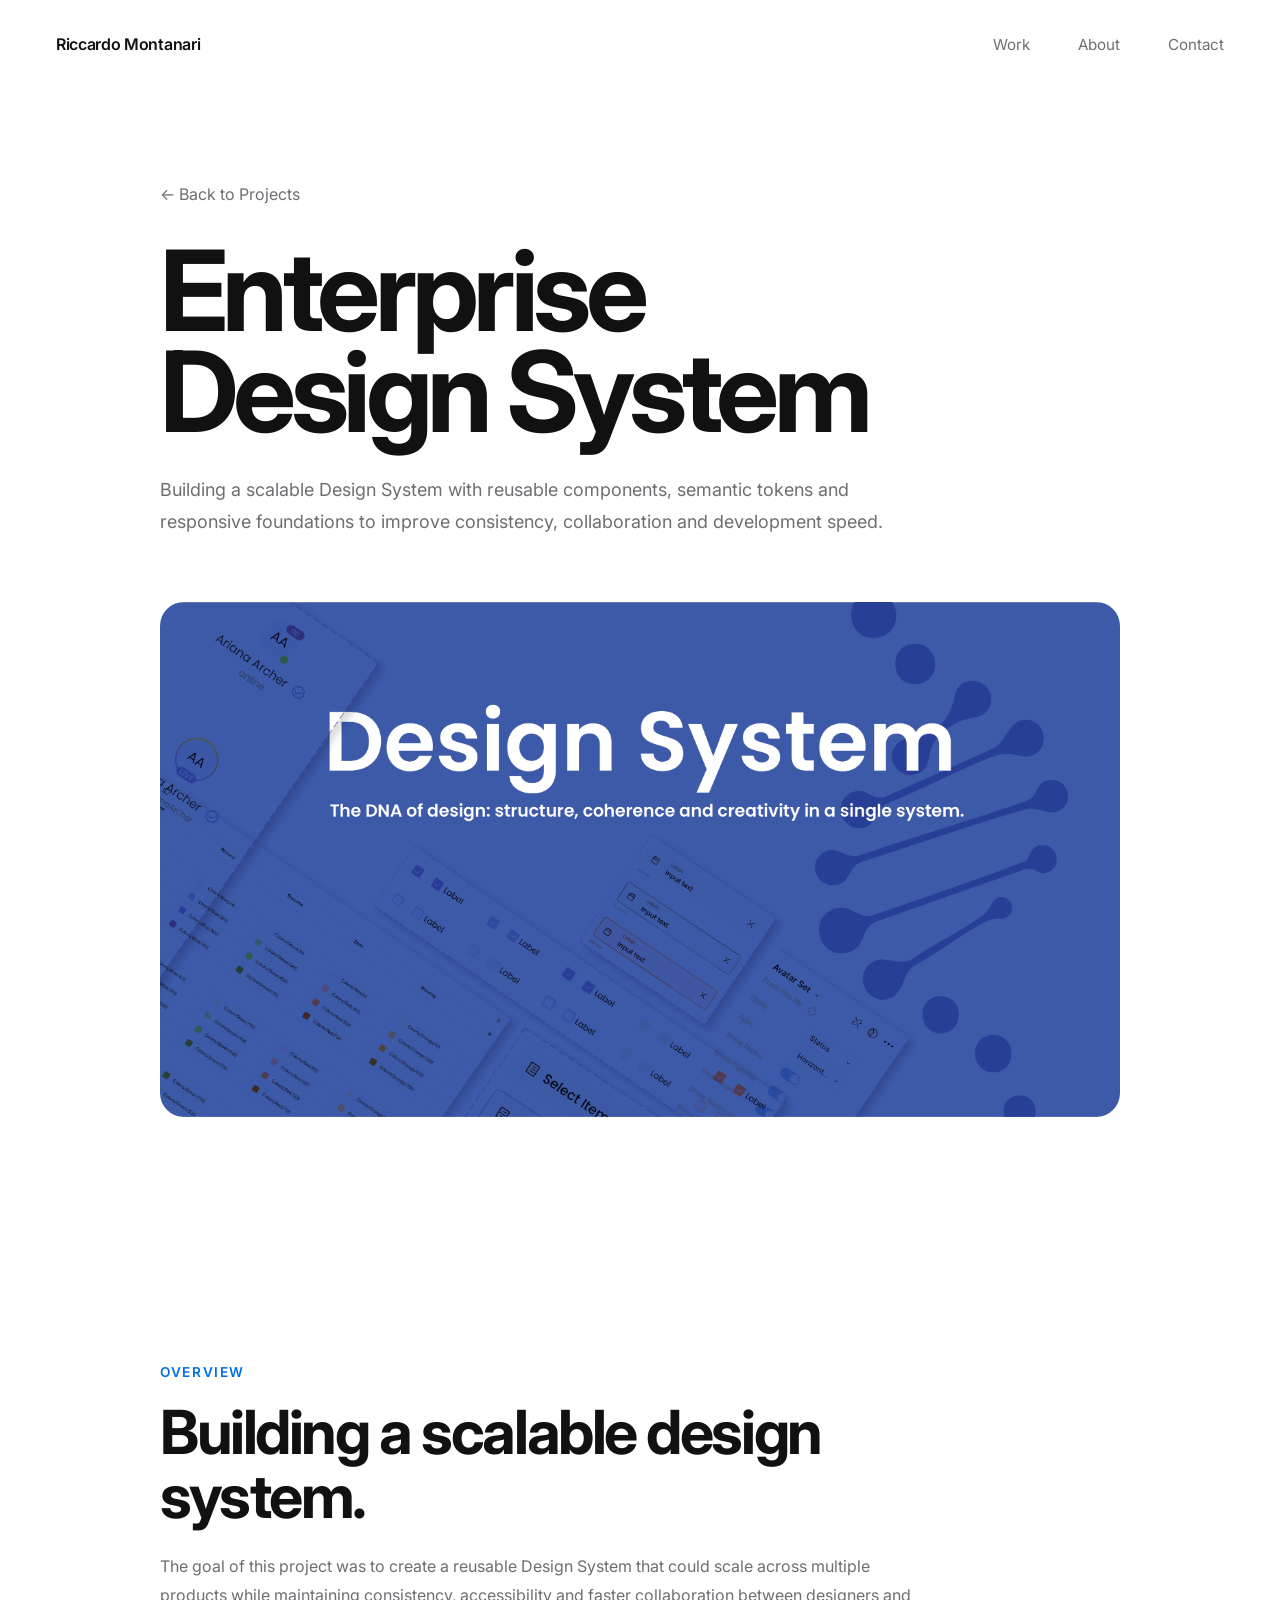
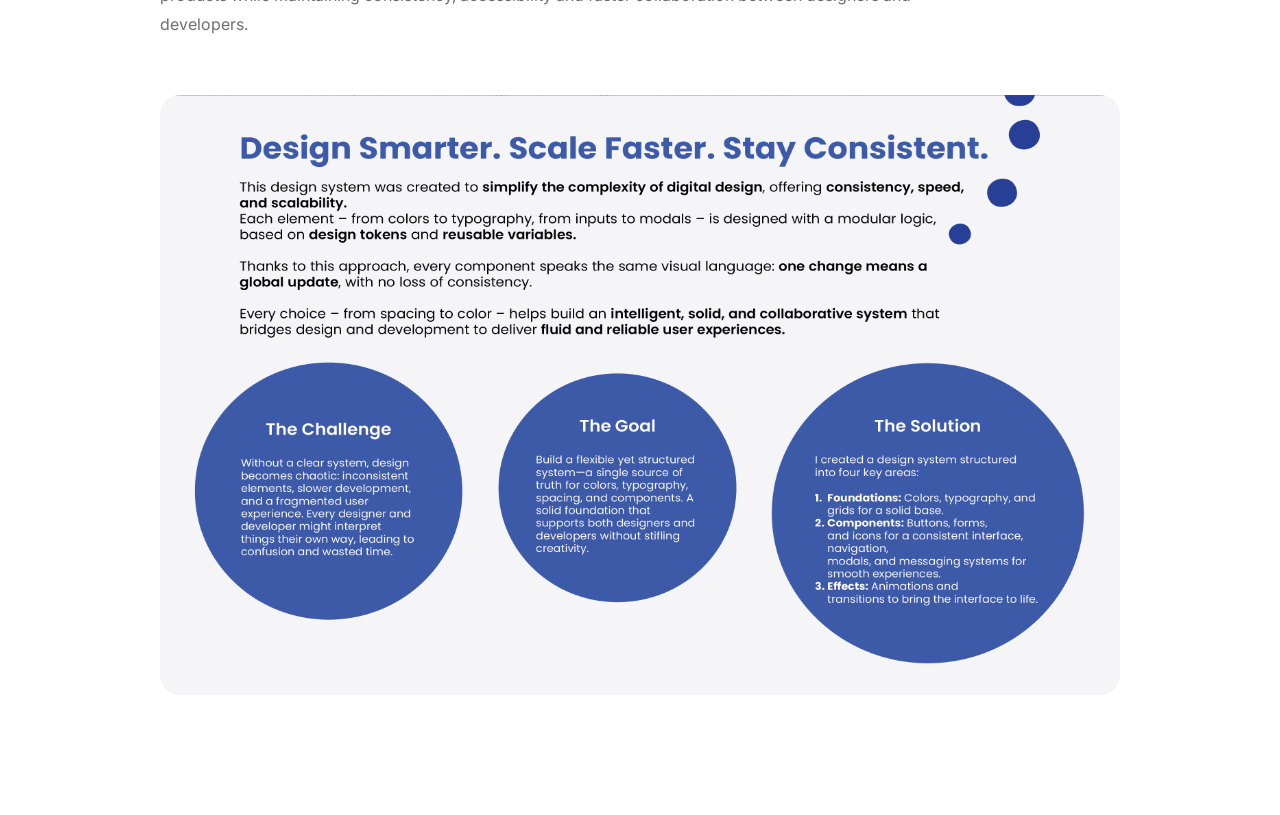
==== work/design-system.html @ 32919ed5 "first commit" ====
<!doctype html>
<html lang="en">
  <head>
    <!-- Meta -->
    <meta charset="UTF-8" />
    <meta name="viewport" content="width=device-width, initial-scale=1.0" />

    <title>Enterprise Design System | Riccardo Montanari</title>

    <!-- Google Font -->
    <link rel="preconnect" href="https://fonts.googleapis.com" />

    <link rel="preconnect" href="https://fonts.gstatic.com" crossorigin />

    <link
      href="https://fonts.googleapis.com/css2?family=Inter:wght@300;400;500;600;700&display=swap"
      rel="stylesheet"
    />

    <!-- CSS -->
    <link rel="stylesheet" href="../css/style.css" />
    <link rel="stylesheet" href="../css/project.css" />
  </head>

  <body>
    <!-- HEADER -->

    <header class="header">
      <div class="container">
        <a href="../index.html" class="logo"> Riccardo Montanari </a>

        <nav>
          <ul class="nav-links">
            <li><a href="../index.html#work">Work</a></li>

            <li><a href="../index.html#about">About</a></li>

            <li><a href="../index.html#contact">Contact</a></li>
          </ul>
        </nav>
      </div>
    </header>

    <main>
      <!-- HERO -->

      <section class="project-hero">
        <div class="container">
          <a class="back-link" href="../index.html#work">
            ← Back to Projects
          </a>

          <h1>
            Enterprise
            <br />
            Design System
          </h1>

          <p class="project-intro">
            Building a scalable Design System with reusable components, semantic
            tokens and responsive foundations to improve consistency,
            collaboration and development speed.
          </p>

          <img
            class="hero-image"
            src="../assets/images/design-system/01-cover.png"
            alt="Enterprise Design System"
          />
        </div>
      </section>

      <!-- OVERVIEW -->

      <section class="project-section">
        <div class="container">
          <span class="section-label"> Overview </span>

          <h2>Building a scalable design system.</h2>

          <p class="section-text">
            The goal of this project was to create a reusable Design System that
            could scale across multiple products while maintaining consistency,
            accessibility and faster collaboration between designers and
            developers.
          </p>

          <img
            class="project-image"
            src="../assets/images/design-system/02-overview.png"
            alt="Design System Overview"
          />
        </div>
      </section>
    </main>

    <script src="../js/script.js"></script>
  </body>
</html>
---- css/style.css ----
/* ==========================================================================
   RICCARDO MONTANARI PORTFOLIO
   STYLE.CSS

   PART 01
   - Reset
   - Design Tokens
   - Base
   - Typography
   - Layout
   - Utilities
========================================================================== */

/* ==========================================================================
   RESET
========================================================================== */

*,
*::before,
*::after {
  margin: 0;
  padding: 0;
  box-sizing: border-box;
}

html {
  scroll-behavior: smooth;
  -webkit-text-size-adjust: 100%;
}

body {
  min-height: 100vh;
}

img,
picture {
  display: block;
  max-width: 100%;
}

svg {
  display: block;
}

button,
input,
textarea,
select {
  font: inherit;
}

button {
  border: none;
  background: none;
  cursor: pointer;
}

a {
  color: inherit;
  text-decoration: none;
}

ul,
ol {
  list-style: none;
}

/* ==========================================================================
   DESIGN TOKENS
========================================================================== */

:root {
  /* COLORS */

  --clr-text: #111111;
  --clr-text-light: #6e6e73;

  --clr-background: #ffffff;
  --clr-surface: #f5f5f7;

  --clr-border: #e6e6e6;

  --clr-accent: #0071e3;

  /* TYPOGRAPHY */

  --font-family: "Inter", sans-serif;

  --fw-regular: 400;
  --fw-medium: 500;
  --fw-semibold: 600;
  --fw-bold: 700;

  /* FONT SIZE */

  --fs-body: clamp(1rem, 1vw, 1.125rem);

  --fs-small: 0.95rem;

  --fs-h3: clamp(1.4rem, 2vw, 2rem);

  --fs-h2: clamp(2.4rem, 5vw, 3.8rem);

  --fs-h1: clamp(4rem, 8vw, 6.5rem);

  /* LINE HEIGHT */

  --lh-body: 1.75;

  --lh-title: 0.95;

  /* LAYOUT */

  --container: 1280px;

  --container-padding: clamp(24px, 5vw, 56px);

  /* SPACING */

  --space-xs: 0.5rem;
  --space-sm: 1rem;
  --space-md: 2rem;
  --space-lg: 4rem;
  --space-xl: 6rem;
  --space-2xl: 8rem;
  --space-3xl: 10rem;

  /* EFFECTS */

  --transition: 0.35s cubic-bezier(0.22, 0.61, 0.36, 1);

  --shadow-sm: 0 8px 30px rgba(0, 0, 0, 0.04);
}

/* ==========================================================================
   BASE
========================================================================== */

body {
  font-family: var(--font-family);

  font-size: var(--fs-body);

  background: var(--clr-background);

  color: var(--clr-text);

  line-height: var(--lh-body);

  text-rendering: optimizeLegibility;

  -webkit-font-smoothing: antialiased;

  overflow-x: hidden;
}

::selection {
  background: var(--clr-text);

  color: #fff;
}

/* ==========================================================================
   TYPOGRAPHY
========================================================================== */

h1,
h2,
h3 {
  font-weight: var(--fw-bold);

  letter-spacing: -0.04em;

  color: var(--clr-text);
}

h1 {
  font-size: var(--fs-h1);

  line-height: var(--lh-title);

  max-width: 10ch;
}

h2 {
  font-size: var(--fs-h2);

  line-height: 1.05;
}

h3 {
  font-size: var(--fs-h3);

  line-height: 1.2;
}

p {
  max-width: 65ch;

  color: var(--clr-text-light);
}

small {
  font-size: 0.85rem;
}

/* ==========================================================================
   LINKS
========================================================================== */

a {
  transition: var(--transition);
}

a:hover {
  color: var(--clr-text);
}

/* ==========================================================================
   LAYOUT
========================================================================== */

.container {
  width: min(calc(100% - (var(--container-padding) * 2)), var(--container));

  margin-inline: auto;
}

section {
  padding-block: var(--space-3xl);
}

/* ==========================================================================
   SECTION HEADER
========================================================================== */

.section-heading {
  display: grid;

  gap: 1rem;

  margin-bottom: 4rem;
}

/* ==========================================================================
   EYEBROW
========================================================================== */

.eyebrow {
  display: inline-block;

  font-size: 0.85rem;

  letter-spacing: 0.16em;

  text-transform: uppercase;

  color: var(--clr-text-light);
}
/* ==========================================================================
   UTILITIES
========================================================================== */

.text-center {
  text-align: center;
}

.text-light {
  color: var(--clr-text-light);
}

.hidden {
  display: none;
}

.flex {
  display: flex;
}

.grid {
  display: grid;
}

/* ==========================================================================
   DIVIDER
========================================================================== */

.divider {
  width: 100%;

  height: 1px;

  background: var(--clr-border);
}
/* ==========================================================================
   PART 02
   HEADER
   NAVIGATION
   HERO
========================================================================== */

/* ==========================================================================
   HEADER
========================================================================== */

.header {
  position: fixed;
  top: 0;
  left: 0;

  width: 100%;

  z-index: 1000;

  transition: var(--transition);
}

.header.scrolled {
  background: rgba(255, 255, 255, 0.82);

  backdrop-filter: blur(20px);

  -webkit-backdrop-filter: blur(20px);

  border-bottom: 1px solid var(--clr-border);
}

/* ==========================================================================
   NAVBAR
========================================================================== */

.header .container {
  display: flex;

  align-items: center;

  justify-content: space-between;

  height: 88px;
}

.logo {
  font-size: 1rem;

  font-weight: var(--fw-semibold);

  letter-spacing: -0.02em;

  color: var(--clr-text);
}

.nav-links {
  display: flex;

  align-items: center;

  gap: 3rem;
}

.nav-links li {
  position: relative;
}

.nav-links a {
  font-size: 0.95rem;

  color: var(--clr-text-light);

  transition: var(--transition);
}

.nav-links a:hover {
  color: var(--clr-text);
}

/* ==========================================================================
   NAV UNDERLINE
========================================================================== */

.nav-links a::after {
  content: "";

  position: absolute;

  left: 0;

  bottom: -10px;

  width: 100%;

  height: 2px;

  background: var(--clr-text);

  transform: scaleX(0);

  transform-origin: left;

  transition: var(--transition);
}

.nav-links a:hover::after {
  transform: scaleX(1);
}

/* ==========================================================================
   HERO
========================================================================== */

#hero {
  min-height: 100svh;

  display: grid;

  align-items: center;
}

.hero-content {
  display: grid;

  gap: 2rem;

  max-width: 820px;

  padding-top: 88px;
}

.hero-content h1 {
  max-width: 10ch;
}

.hero-text {
  max-width: 620px;
}

/* ==========================================================================
   HERO LINK
========================================================================== */

.hero-link {
  display: inline-flex;

  align-items: center;

  gap: 0.6rem;

  width: max-content;

  margin-top: 1rem;

  font-size: 1rem;

  font-weight: var(--fw-medium);

  transition: var(--transition);
}

.hero-link::after {
  content: "→";

  transition: transform 0.35s ease;
}

.hero-link:hover {
  gap: 1rem;
}

.hero-link:hover::after {
  transform: translateX(8px);
}

/* ==========================================================================
   HERO ANIMATION
========================================================================== */

.hero-content > * {
  opacity: 0;

  transform: translateY(32px);

  animation: fadeUp 0.8s forwards;
}

.hero-content > *:nth-child(1) {
  animation-delay: 0.1s;
}

.hero-content > *:nth-child(2) {
  animation-delay: 0.25s;
}

.hero-content > *:nth-child(3) {
  animation-delay: 0.4s;
}

.hero-content > *:nth-child(4) {
  animation-delay: 0.55s;
}

/* ==========================================================================
   KEYFRAMES
========================================================================== */

@keyframes fadeUp {
  from {
    opacity: 0;

    transform: translateY(32px);
  }

  to {
    opacity: 1;

    transform: translateY(0);
  }
}
/* ==========================================================================
   PART 03
   SELECTED WORK
   FILTER
   PROJECT GRID
========================================================================== */

/* ==========================================================================
   WORK
========================================================================== */

#work {
  background: var(--clr-background);
}

.work-filter {
  display: flex;

  align-items: center;

  gap: 2.5rem;

  margin-bottom: 4rem;

  border-bottom: 1px solid var(--clr-border);

  padding-bottom: 1rem;
}

.work-filter button {
  position: relative;

  font-size: 1rem;

  color: var(--clr-text-light);

  transition: var(--transition);
}

.work-filter button:hover {
  color: var(--clr-text);
}

.work-filter button.active {
  color: var(--clr-text);
}

.work-filter button.active::after {
  content: "";

  position: absolute;

  left: 0;

  bottom: -17px;

  width: 100%;

  height: 2px;

  background: var(--clr-text);
}

/* ==========================================================================
   PROJECT GRID
========================================================================== */

.projects-grid {
  display: grid;

  grid-template-columns: repeat(auto-fit, minmax(420px, 1fr));

  gap: 4rem 3rem;
}

/* ==========================================================================
   PROJECT CARD
========================================================================== */

.project-card {
  display: flex;

  flex-direction: column;

  gap: 1.5rem;

  cursor: pointer;

  transition: var(--transition);
}

.project-card:hover {
  transform: translateY(-6px);
}

/* ==========================================================================
   PROJECT IMAGE
========================================================================== */

.project-image {
  position: relative;

  overflow: hidden;

  aspect-ratio: 16 / 10;

  background: var(--clr-surface);
}

.project-image img {
  width: 100%;

  height: 100%;

  object-fit: cover;

  transition: 0.7s ease;
}

.project-card:hover img {
  transform: scale(1.04);
}

/* ==========================================================================
   IMAGE OVERLAY
========================================================================== */

.project-image::before {
  content: "";

  position: absolute;

  inset: 0;

  background: linear-gradient(to top, rgba(0, 0, 0, 0.08), transparent);

  opacity: 0;

  transition: var(--transition);
}

.project-card:hover .project-image::before {
  opacity: 1;
}

/* ==========================================================================
   PROJECT INFO
========================================================================== */

.project-card h3 {
  font-size: 1.6rem;

  font-weight: 600;

  margin-bottom: 0.35rem;
}

.project-card p {
  font-size: 1rem;

  color: var(--clr-text-light);
}

/* ==========================================================================
   PROJECT TAG
========================================================================== */

.project-tag {
  display: inline-flex;

  width: max-content;

  padding: 0.4rem 0.8rem;

  background: var(--clr-surface);

  color: var(--clr-text-light);

  font-size: 0.8rem;

  text-transform: uppercase;

  letter-spacing: 0.08em;
}

/* ==========================================================================
   CARD LINK
========================================================================== */

.project-link {
  display: inline-flex;

  align-items: center;

  gap: 0.5rem;

  width: max-content;

  margin-top: 0.5rem;

  font-weight: 500;

  transition: var(--transition);
}

.project-link::after {
  content: "→";

  transition: 0.35s ease;
}

.project-card:hover .project-link {
  gap: 0.9rem;
}

.project-card:hover .project-link::after {
  transform: translateX(6px);
}

/* ==========================================================================
   PROJECT REVEAL
========================================================================== */

.project-card {
  opacity: 0;

  transform: translateY(50px);
}

.project-card.show {
  opacity: 1;

  transform: none;

  transition:
    opacity 0.8s ease,
    transform 0.8s ease;
}

/* ==========================================================================
   ABOUT
========================================================================== */

#about {
  background: var(--clr-surface);
}

#about .container {
  display: grid;

  gap: 2rem;

  max-width: 900px;
}

#about p {
  max-width: 720px;
}
/* ==========================================================================
   PART 04
   CONTACT
   FOOTER
   ANIMATIONS
   RESPONSIVE
========================================================================== */

/* ==========================================================================
   CONTACT
========================================================================== */

#contact {
  background: var(--clr-background);
}

#contact .container {
  max-width: 900px;

  display: grid;

  gap: 2rem;
}

#contact p {
  max-width: 620px;
}

/* ==========================================================================
   FOOTER
========================================================================== */

footer {
  border-top: 1px solid var(--clr-border);

  padding: 3rem 0;
}

footer .container {
  display: flex;

  justify-content: space-between;

  align-items: center;

  gap: 2rem;
}

footer p {
  font-size: 0.95rem;

  color: var(--clr-text-light);
}

/* ==========================================================================
   REVEAL ANIMATION
========================================================================== */

.reveal {
  opacity: 0;

  transform: translateY(40px);
}

.reveal.visible {
  opacity: 1;

  transform: none;

  transition:
    opacity 0.8s ease,
    transform 0.8s ease;
}

/* ==========================================================================
   FOCUS
========================================================================== */

a:focus-visible,
button:focus-visible {
  outline: 2px solid var(--clr-accent);

  outline-offset: 4px;
}

/* ==========================================================================
   HOVER
========================================================================== */

button,
a {
  transition: var(--transition);
}

/* ==========================================================================
   SCROLLBAR
========================================================================== */

::-webkit-scrollbar {
  width: 10px;
}

::-webkit-scrollbar-track {
  background: #fff;
}

::-webkit-scrollbar-thumb {
  background: #d5d5d5;
}

::-webkit-scrollbar-thumb:hover {
  background: #bfbfbf;
}

/* ==========================================================================
   TABLET
========================================================================== */

@media (max-width: 992px) {
  section {
    padding-block: 7rem;
  }

  .nav-links {
    gap: 2rem;
  }

  .projects-grid {
    grid-template-columns: 1fr;
  }

  h1 {
    max-width: 12ch;
  }
}

/* ==========================================================================
   MOBILE
========================================================================== */

@media (max-width: 768px) {
  .header .container {
    height: 72px;
  }

  .nav-links {
    gap: 1.5rem;
  }

  .nav-links a {
    font-size: 0.9rem;
  }

  .hero-content {
    padding-top: 72px;
  }

  .work-filter {
    overflow-x: auto;

    gap: 1.5rem;

    scrollbar-width: none;
  }

  .work-filter::-webkit-scrollbar {
    display: none;
  }

  .projects-grid {
    grid-template-columns: 1fr;

    gap: 3rem;
  }

  .project-card {
    gap: 1rem;
  }

  footer .container {
    flex-direction: column;

    align-items: flex-start;
  }
}

/* ==========================================================================
   SMALL MOBILE
========================================================================== */

@media (max-width: 480px) {
  section {
    padding-block: 6rem;
  }

  .container {
    width: min(calc(100% - 40px), var(--container));
  }

  h1 {
    max-width: 100%;
  }
}

/* ==========================================================================
   REDUCED MOTION
========================================================================== */

@media (prefers-reduced-motion: reduce) {
  * {
    animation: none !important;

    transition: none !important;

    scroll-behavior: auto !important;
  }
}
/* ==========================================
   ACTIVE NAVIGATION
========================================== */

.nav-links a.active {
  color: var(--clr-text);
}

.nav-links a.active::after {
  transform: scaleX(1);
}
/* ==========================================
   CONTACT LINKS
========================================== */

.contact-links {
  display: flex;

  flex-wrap: wrap;

  gap: 2rem;

  margin-top: 1rem;
}

.contact-links a {
  position: relative;

  font-size: 1rem;

  font-weight: 500;

  color: var(--clr-text);
}

.contact-links a::after {
  content: "";

  position: absolute;

  left: 0;

  bottom: -6px;

  width: 100%;

  height: 2px;

  background: var(--clr-text);

  transform: scaleX(0);

  transform-origin: left;

  transition: var(--transition);
}

.contact-links a:hover::after {
  transform: scaleX(1);
}
---- css/project.css ----
/* ==========================================================================
   PROJECT HERO
========================================================================== */

.project-hero {
  padding: 180px 0 120px;
}

.project-hero .container {
  max-width: 960px;
}

.back-link {
  display: inline-block;

  margin-bottom: 32px;

  text-decoration: none;

  color: var(--clr-text-light);

  transition: var(--transition);
}

.back-link:hover {
  color: var(--clr-text);
}

.project-hero h1 {
  max-width: none;

  font-size: clamp(4.5rem, 9vw, 7rem);

  line-height: 0.9;

  letter-spacing: -0.05em;

  margin-bottom: 32px;
}

.project-intro {
  max-width: 760px;

  margin-bottom: 64px;

  font-size: 1.125rem;

  line-height: 1.8;

  color: var(--clr-text-light);
}

.hero-image {
  width: 100%;

  display: block;

  border-radius: 24px;
}

/* ==========================================================================
   PROJECT SECTIONS
========================================================================== */

.project-section {
  padding: 120px 0;
}

.project-section .container {
  max-width: 960px;
}

.section-label {
  display: inline-block;

  margin-bottom: 16px;

  font-size: 0.85rem;

  font-weight: 600;

  letter-spacing: 0.12em;

  text-transform: uppercase;

  color: var(--clr-accent);
}

.project-section h2 {
  max-width: 700px;

  margin-bottom: 24px;
}

.section-text {
  max-width: 760px;

  margin-bottom: 56px;

  line-height: 1.8;

  color: var(--clr-text-light);
}

.project-image {
  width: 100%;

  display: block;

  border-radius: 20px;
}
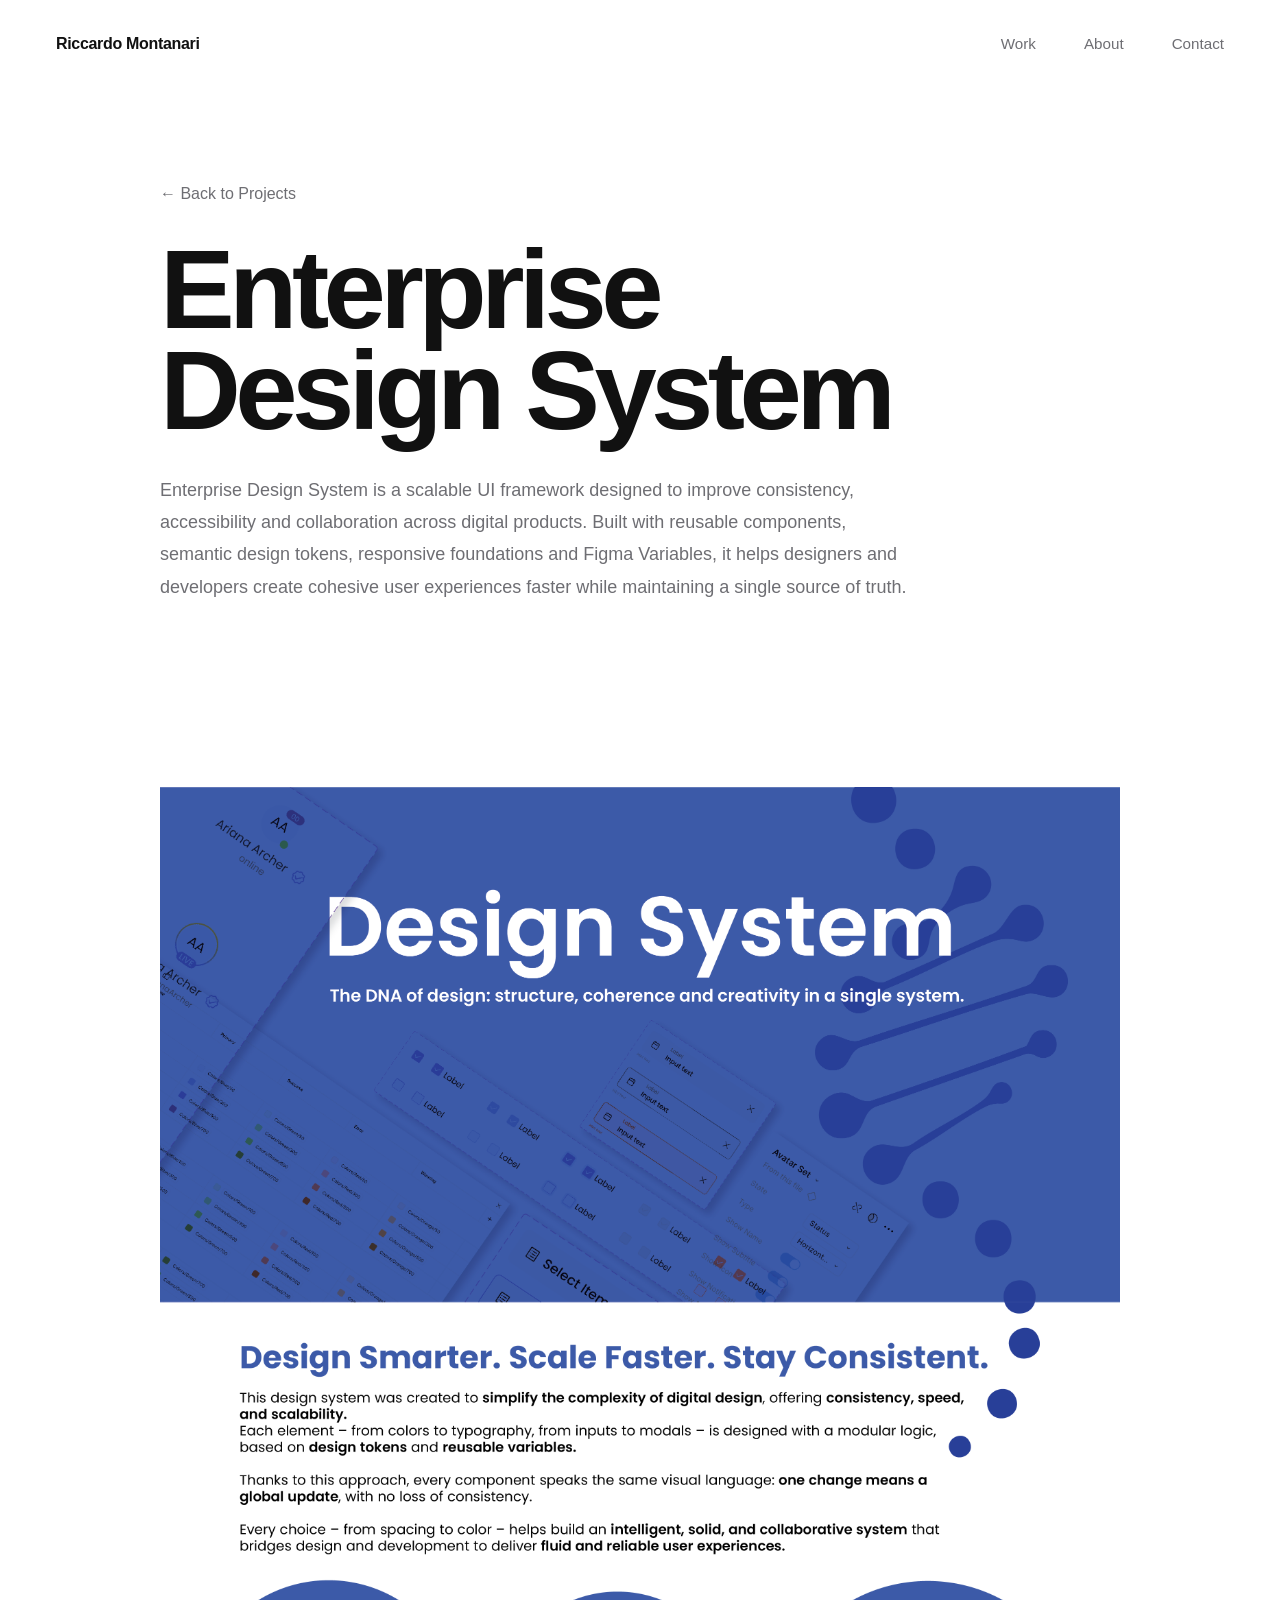
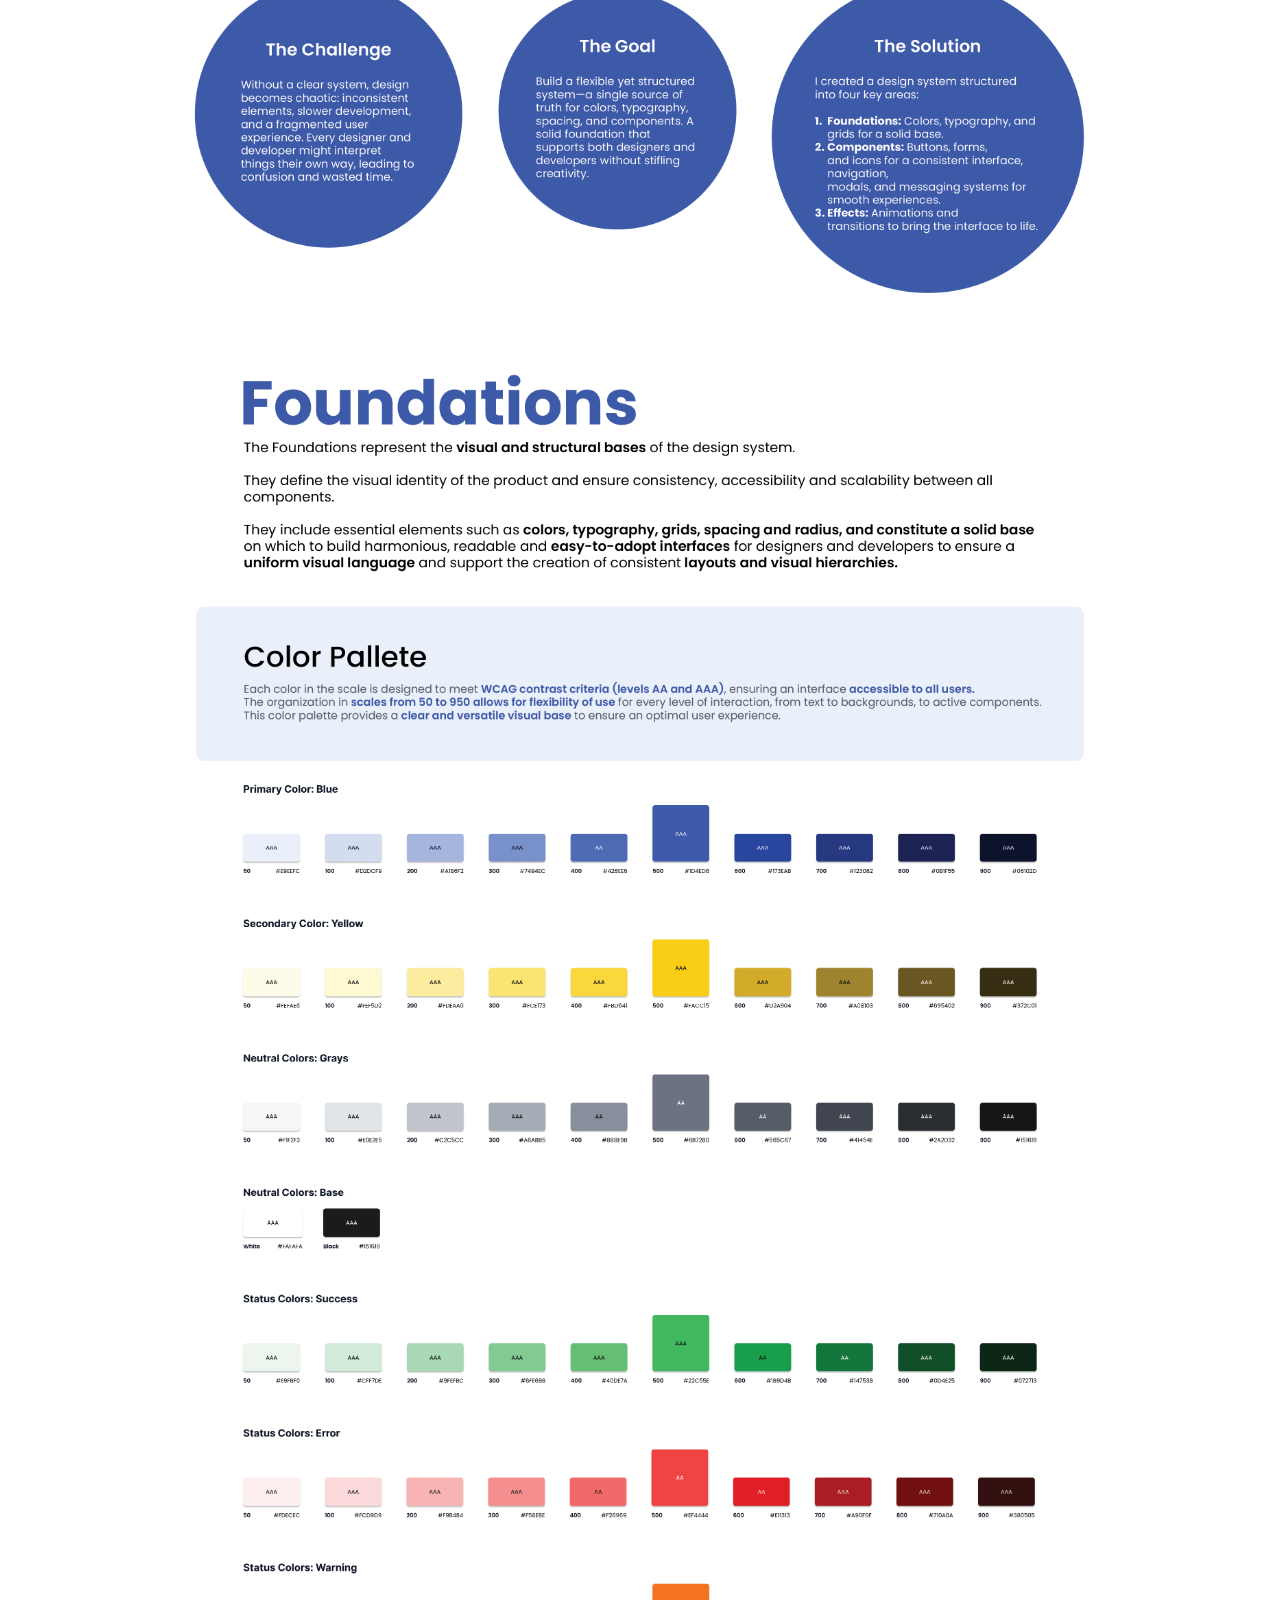
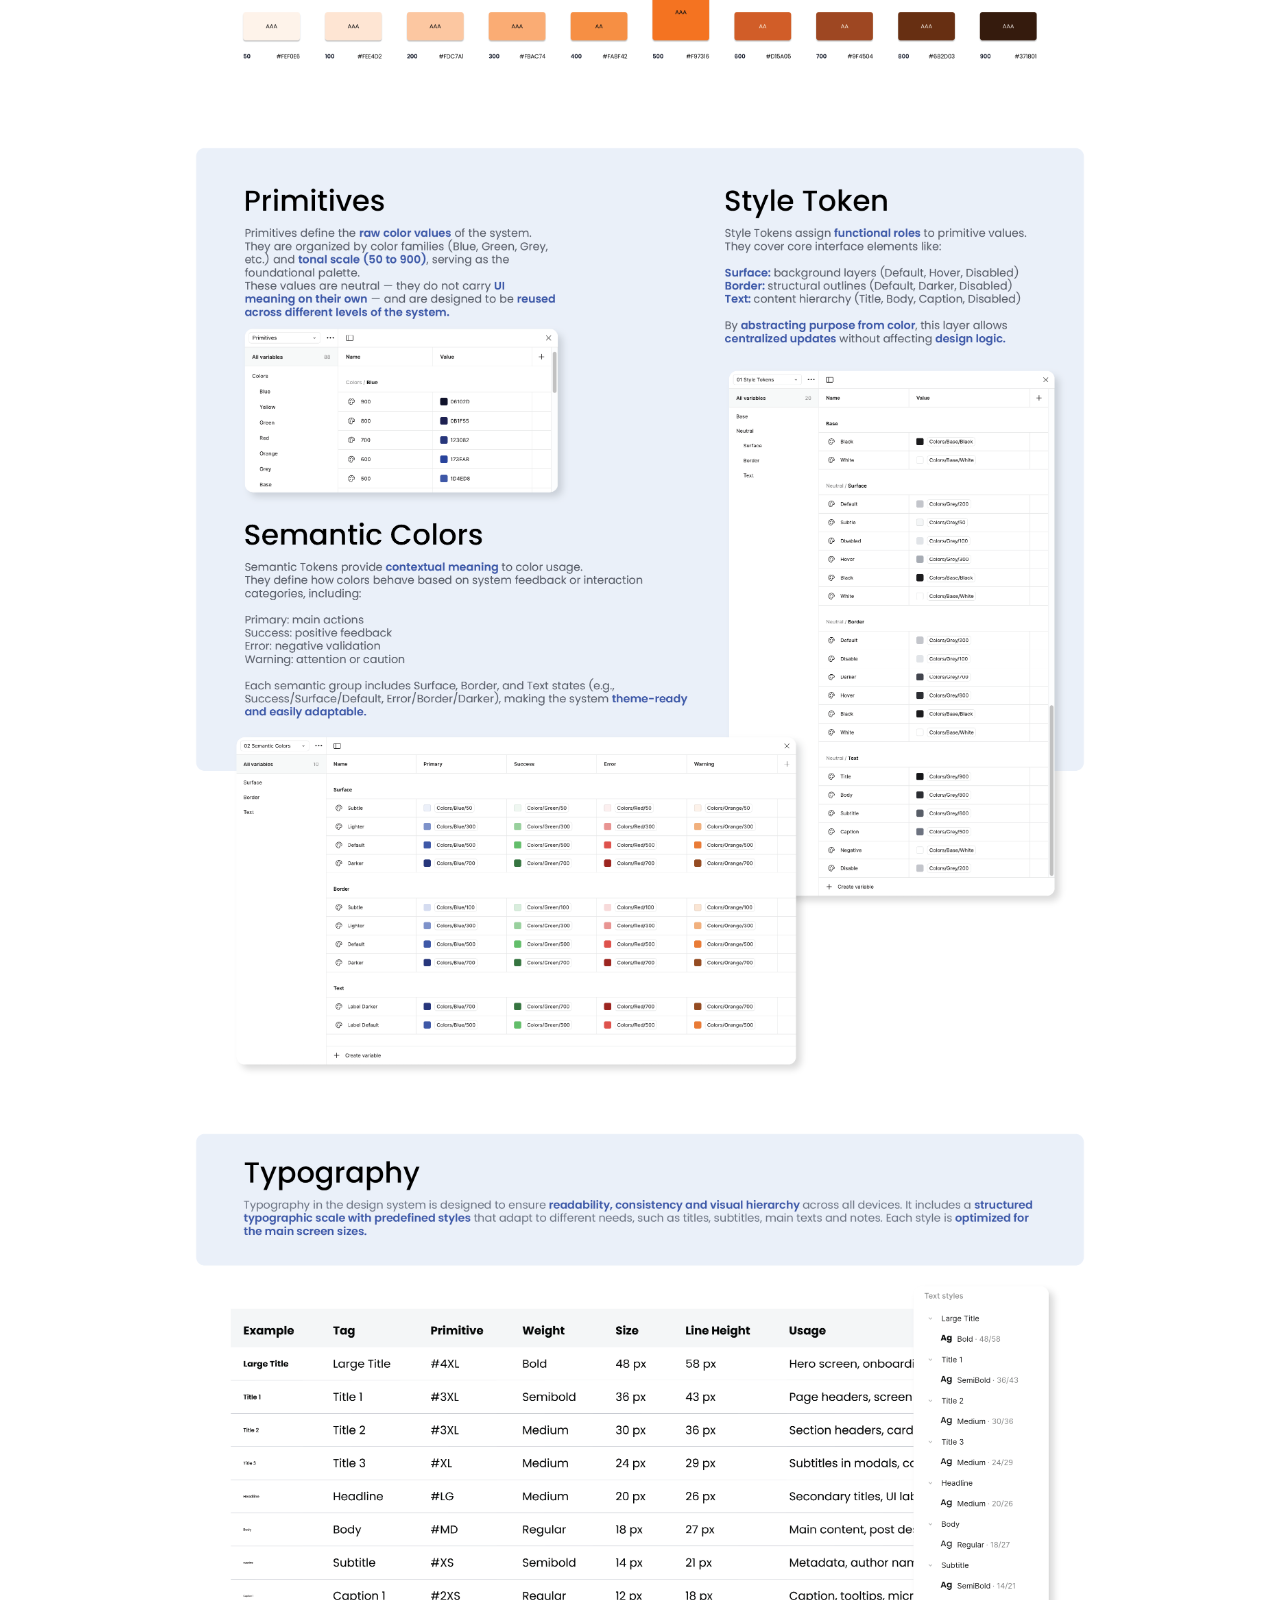
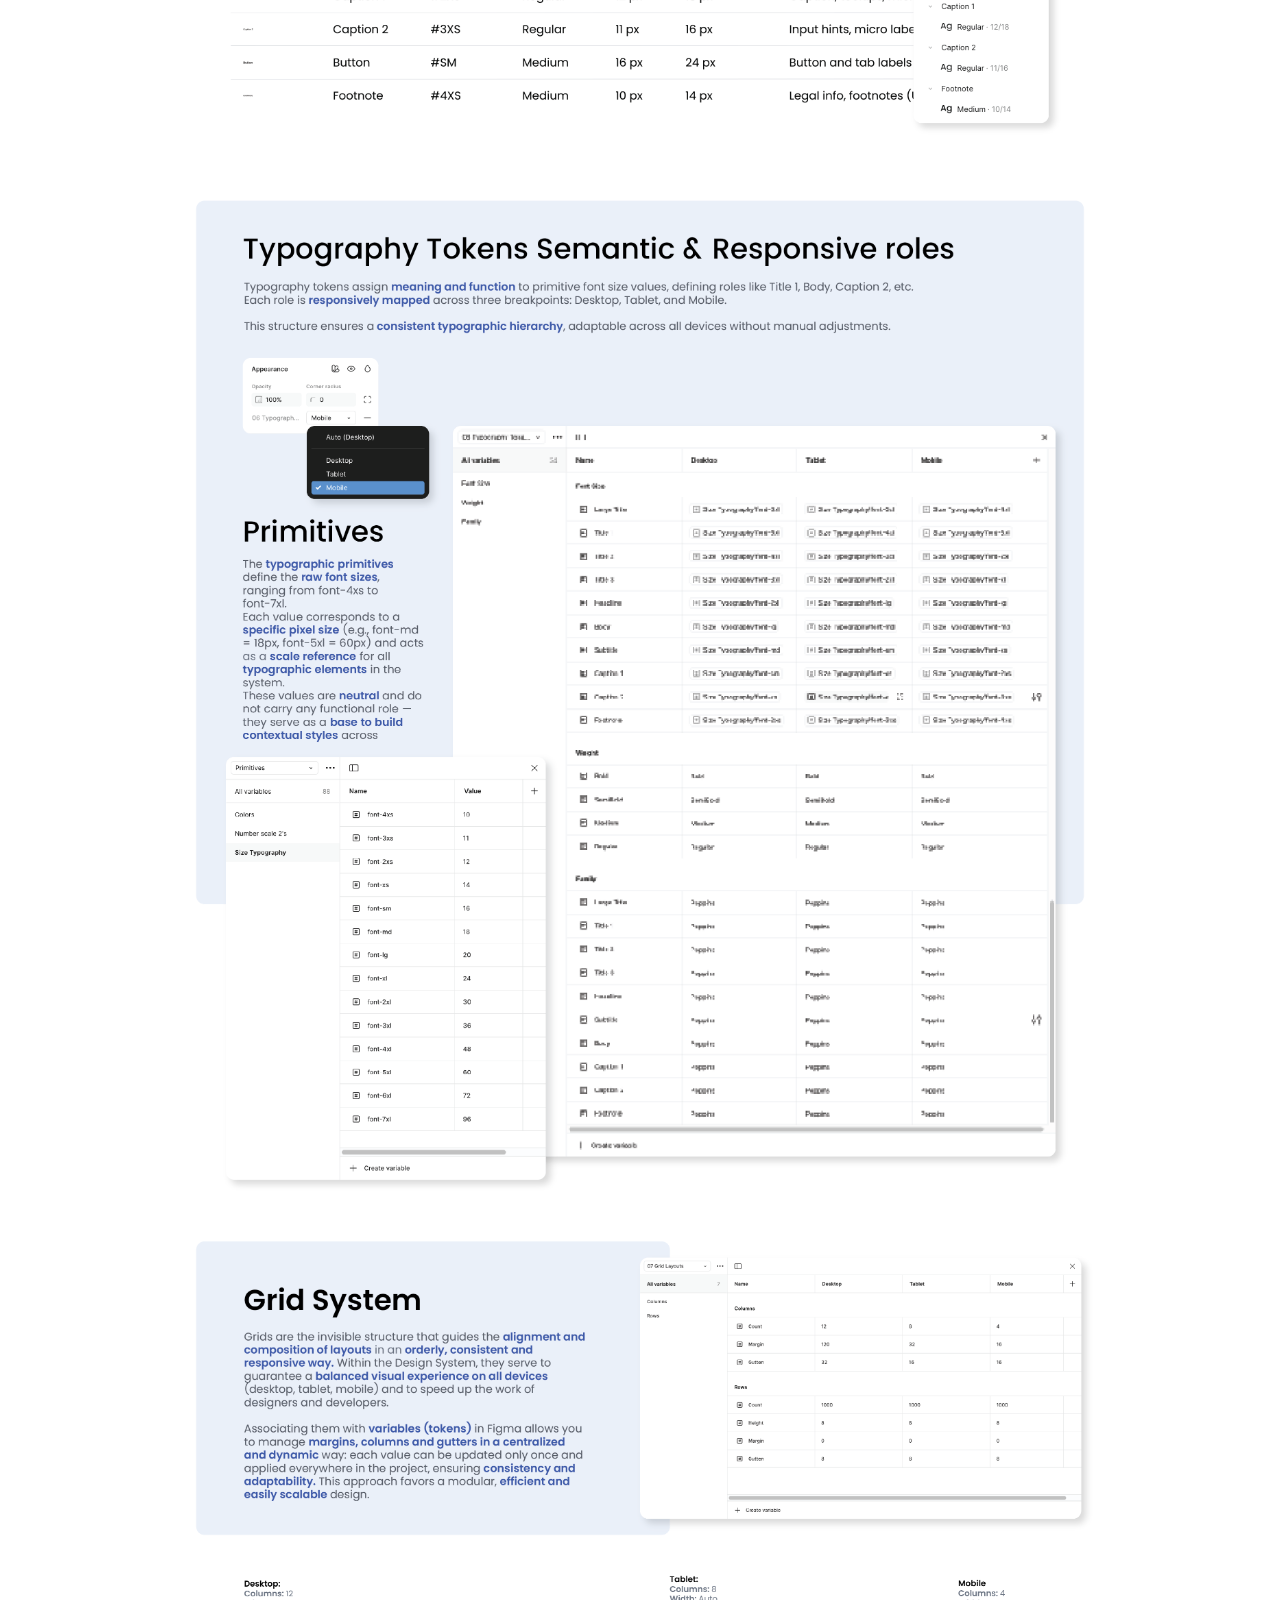
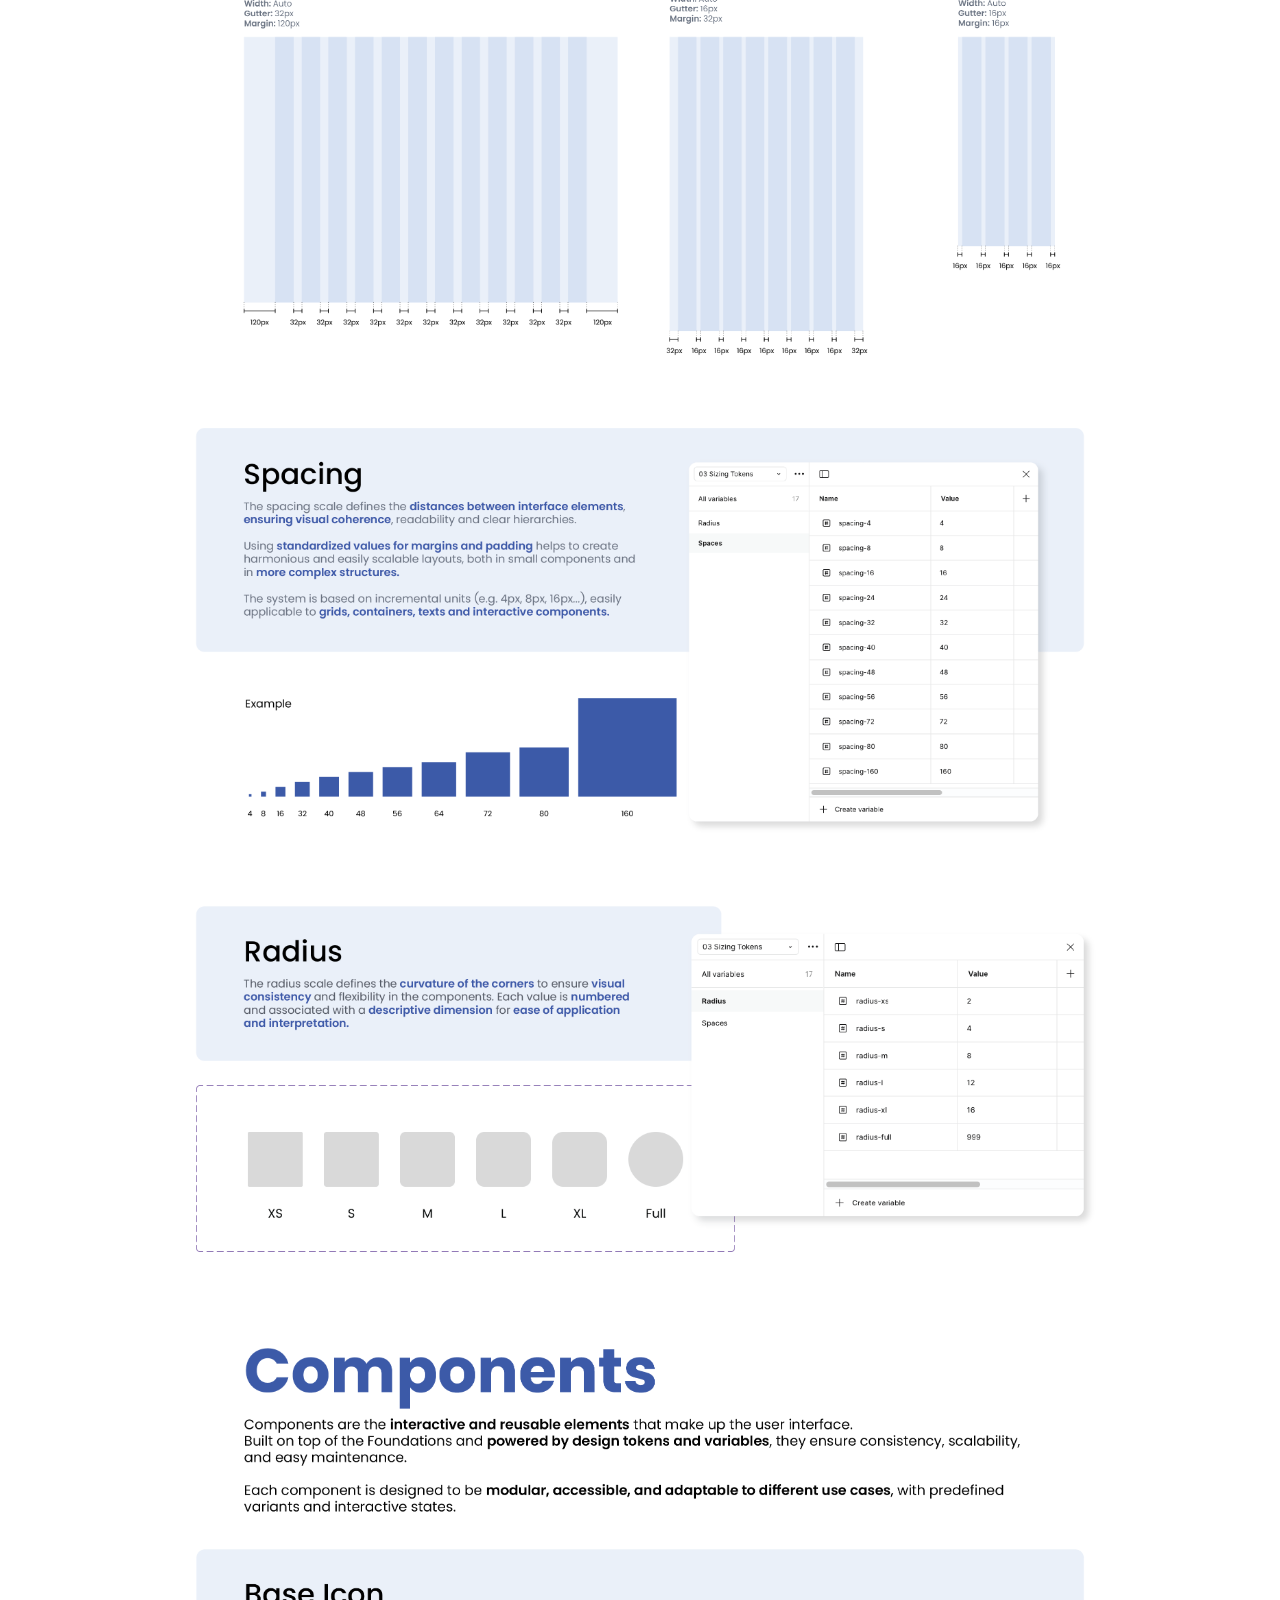
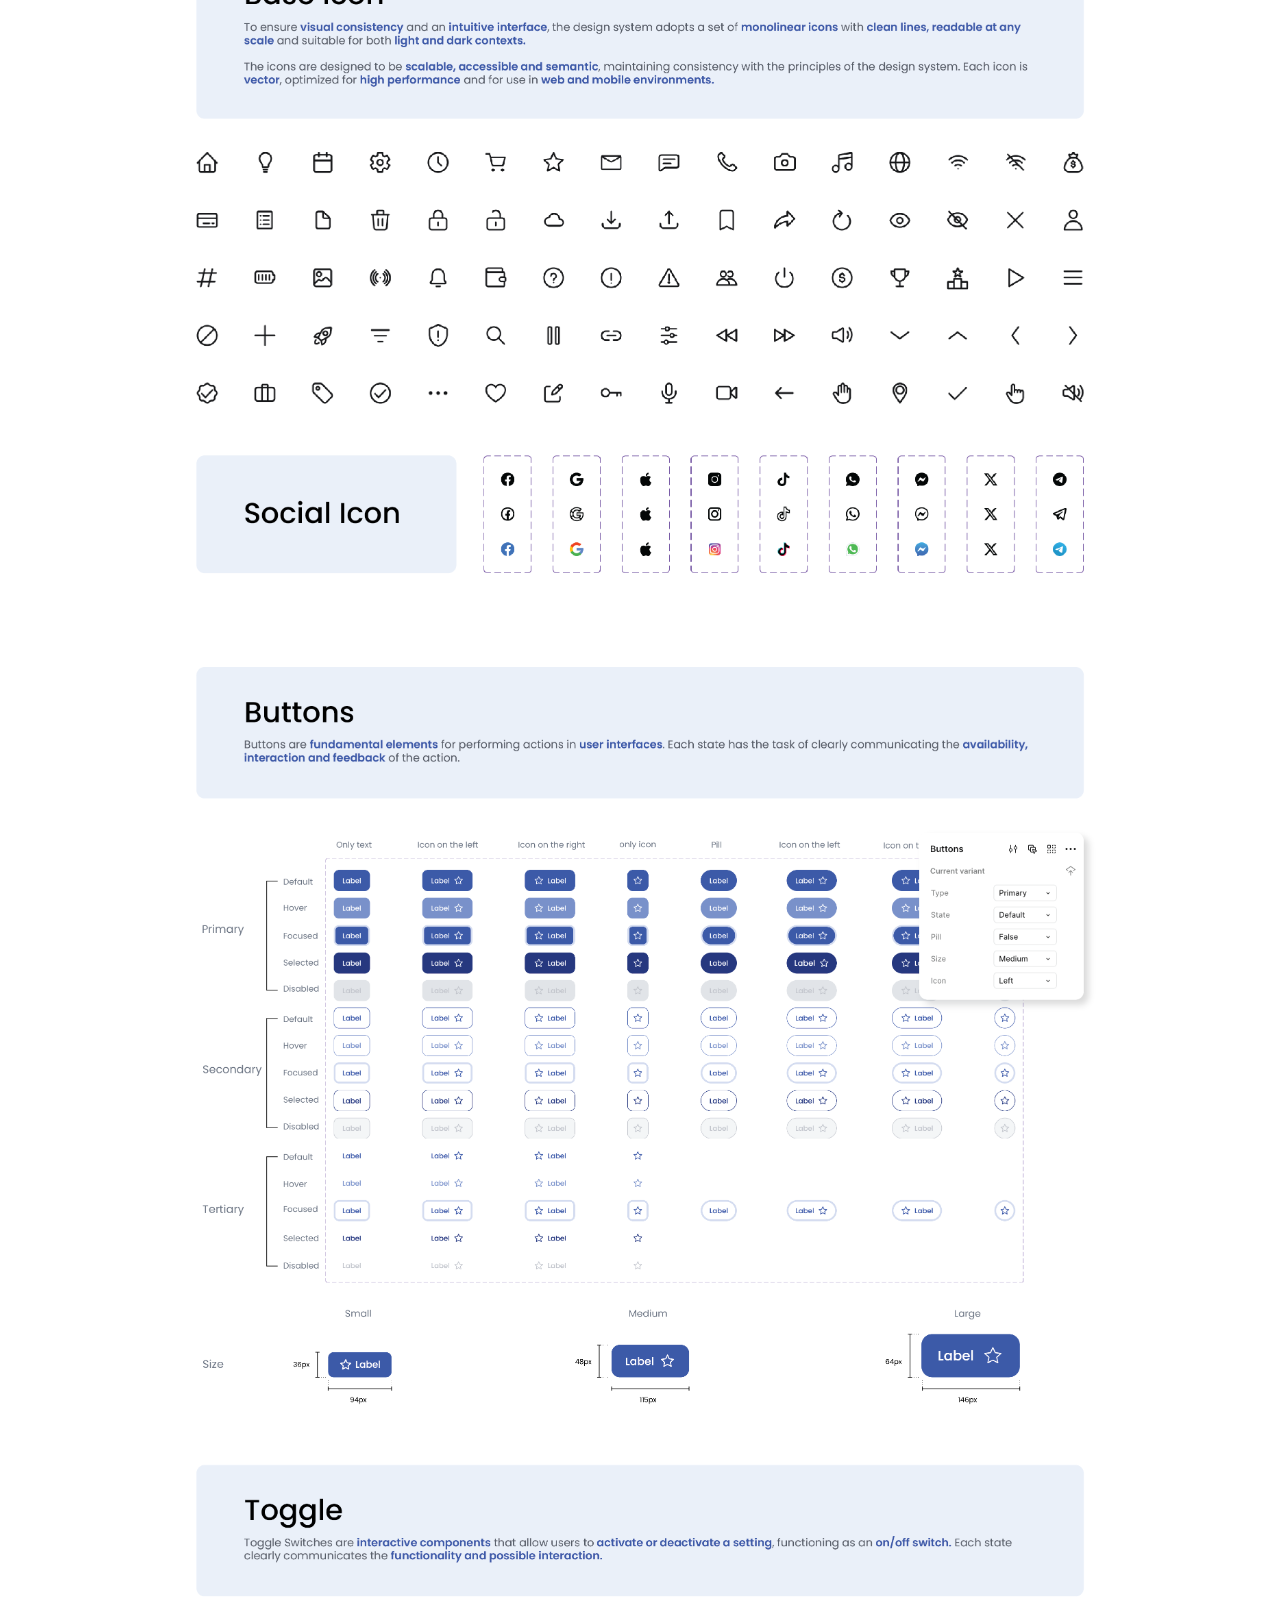
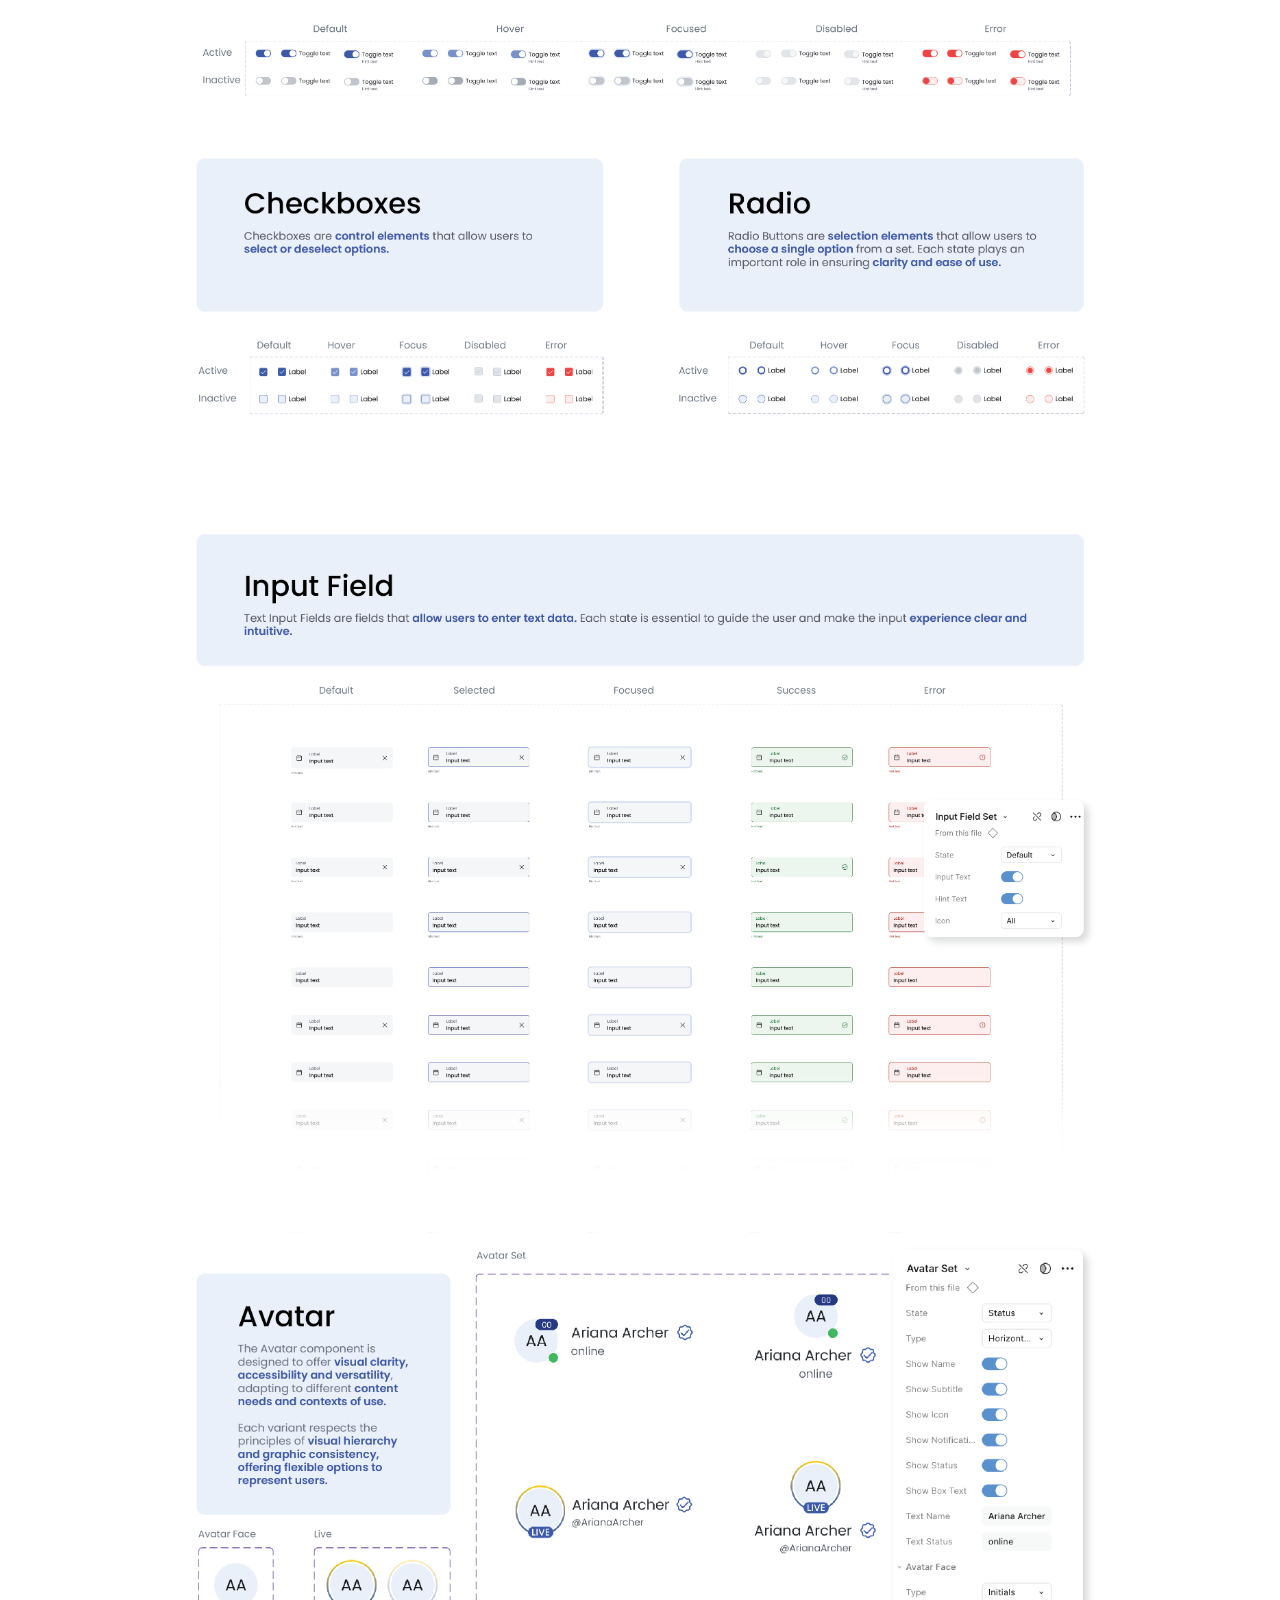
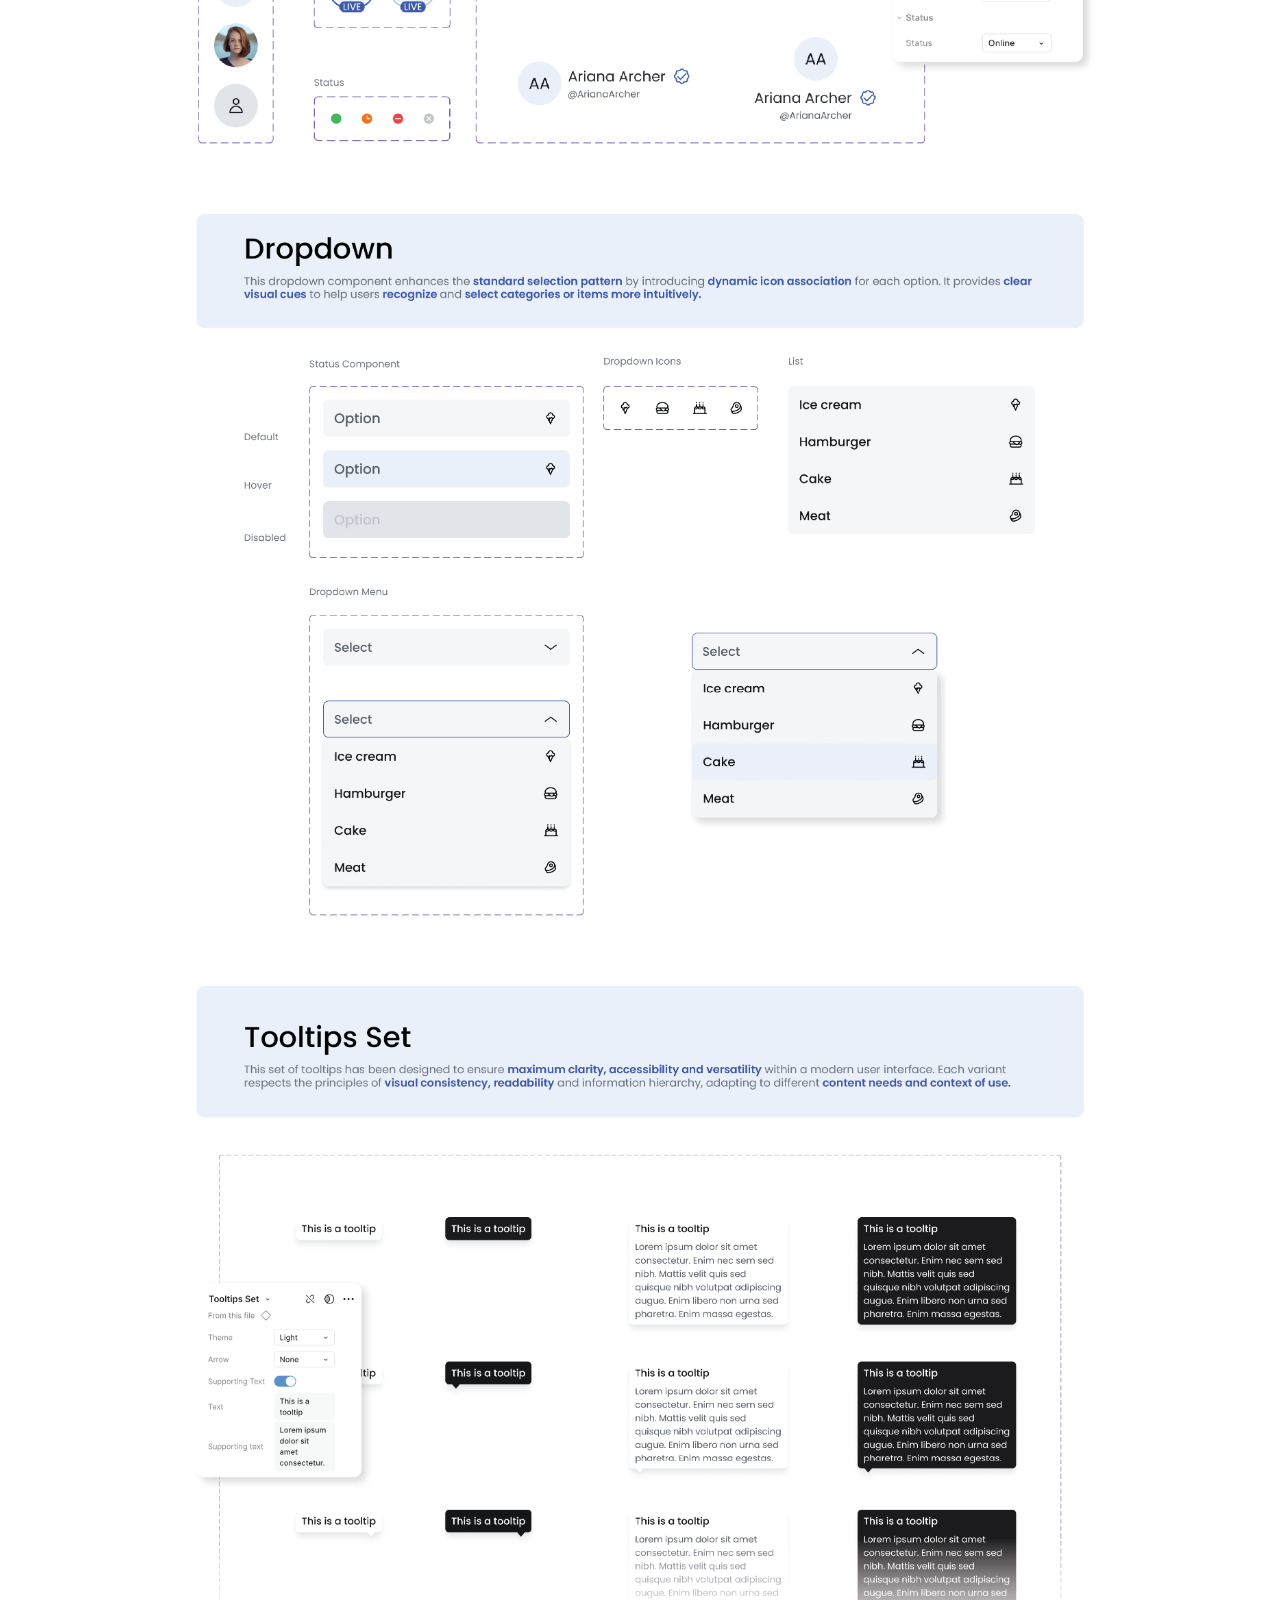
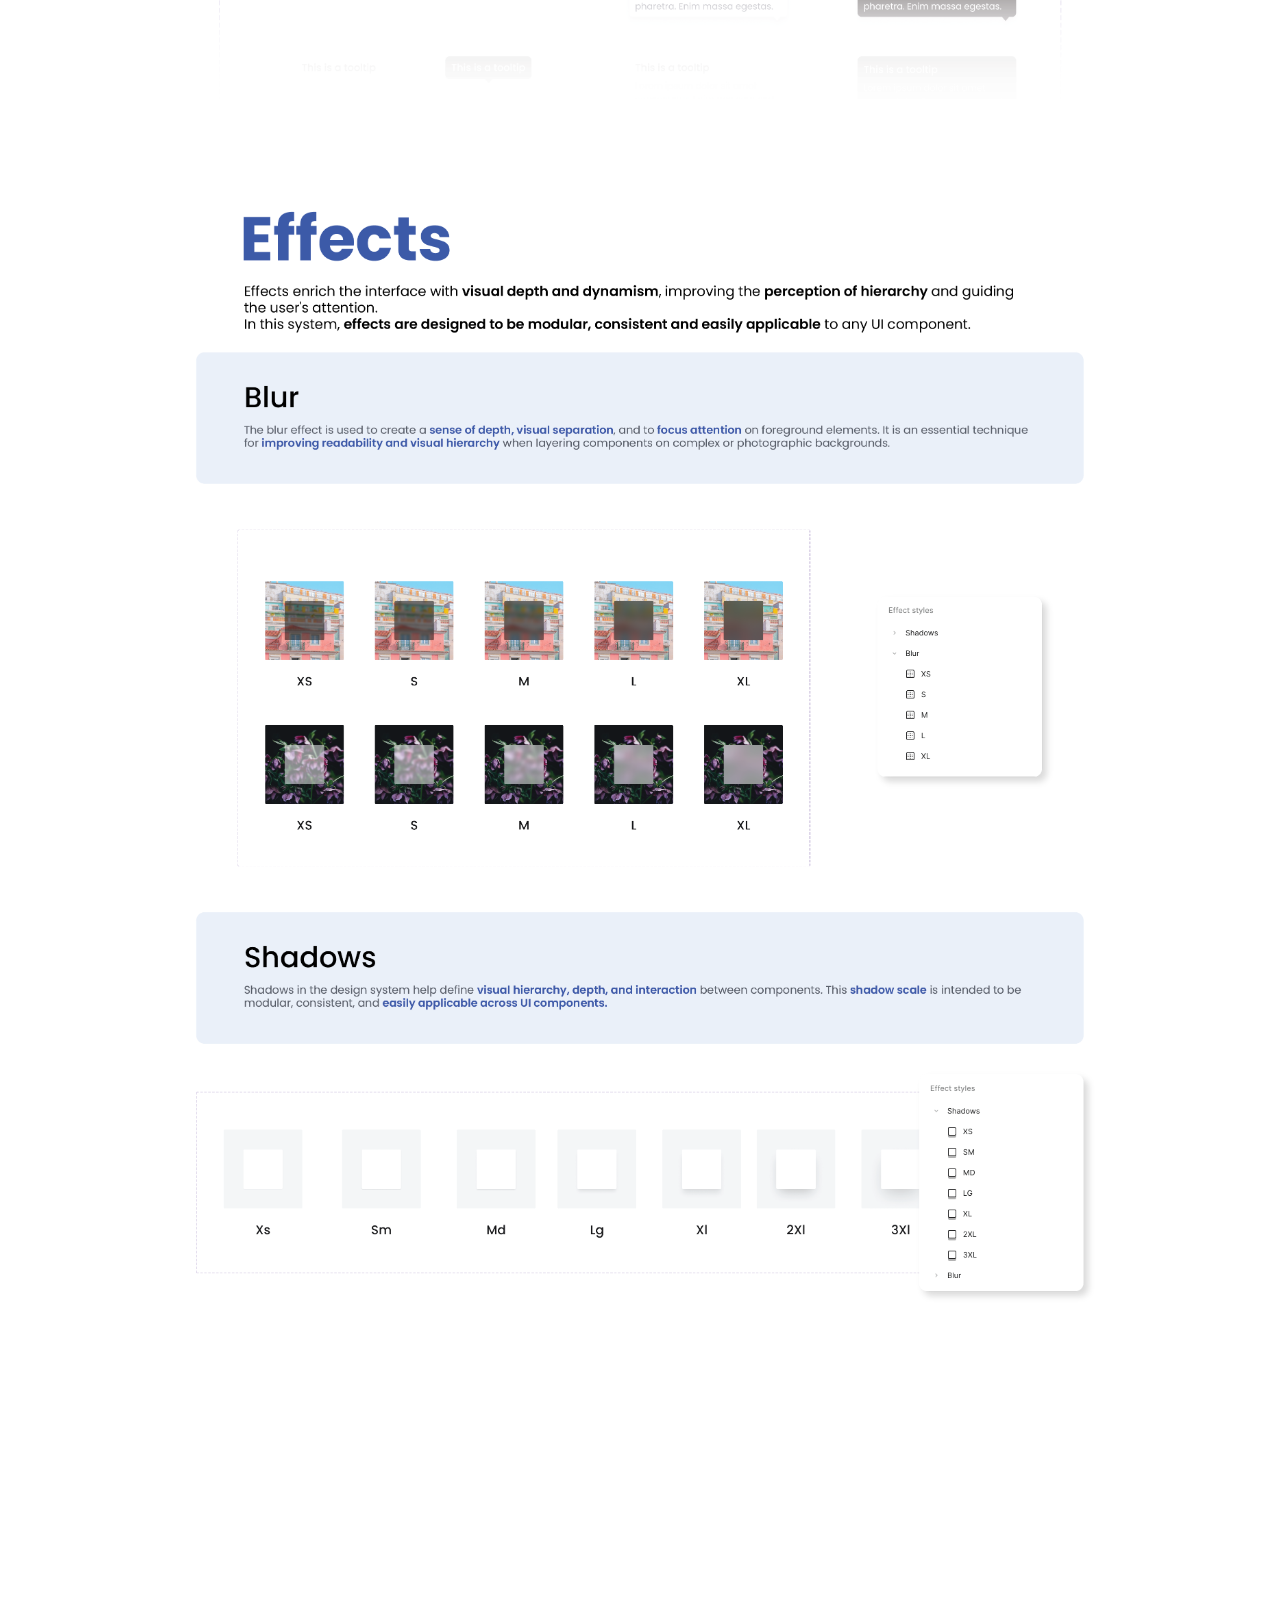
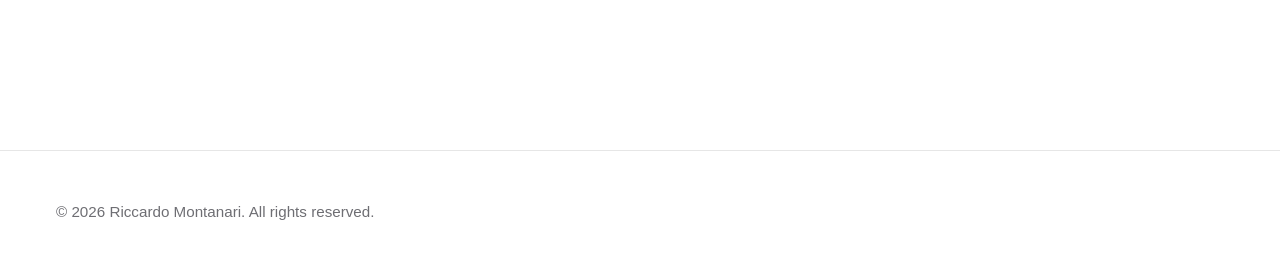
==== commit ed22eb03: "Update portfolio" ====
--- a/work/design-system.html
+++ b/work/design-system.html
@@ -1,52 +1,27 @@
 <!doctype html>
 <html lang="en">
   <head>
-    <!-- Meta -->
     <meta charset="UTF-8" />
     <meta name="viewport" content="width=device-width, initial-scale=1.0" />
 
     <title>Enterprise Design System | Riccardo Montanari</title>
 
-    <!-- Google Font -->
-    <link rel="preconnect" href="https://fonts.googleapis.com" />
-
-    <link rel="preconnect" href="https://fonts.gstatic.com" crossorigin />
-
-    <link
-      href="https://fonts.googleapis.com/css2?family=Inter:wght@300;400;500;600;700&display=swap"
-      rel="stylesheet"
+    <meta
+      name="description"
+      content="Scalable Enterprise Design System built with design tokens, reusable components, accessibility and responsive foundations."
     />
 
-    <!-- CSS -->
     <link rel="stylesheet" href="../css/style.css" />
     <link rel="stylesheet" href="../css/project.css" />
   </head>
 
   <body>
-    <!-- HEADER -->
-
-    <header class="header">
-      <div class="container">
-        <a href="../index.html" class="logo"> Riccardo Montanari </a>
-
-        <nav>
-          <ul class="nav-links">
-            <li><a href="../index.html#work">Work</a></li>
-
-            <li><a href="../index.html#about">About</a></li>
-
-            <li><a href="../index.html#contact">Contact</a></li>
-          </ul>
-        </nav>
-      </div>
-    </header>
+    <div id="header"></div>
 
     <main>
-      <!-- HERO -->
-
       <section class="project-hero">
         <div class="container">
-          <a class="back-link" href="../index.html#work">
+          <a href="../index.html#work" class="back-link">
             ← Back to Projects
           </a>
 
@@ -57,43 +32,102 @@
           </h1>
 
           <p class="project-intro">
-            Building a scalable Design System with reusable components, semantic
-            tokens and responsive foundations to improve consistency,
-            collaboration and development speed.
+            Enterprise Design System is a scalable UI framework designed to
+            improve consistency, accessibility and collaboration across digital
+            products. Built with reusable components, semantic design tokens,
+            responsive foundations and Figma Variables, it helps designers and
+            developers create cohesive user experiences faster while maintaining
+            a single source of truth.
           </p>
 
-          <img
-            class="hero-image"
-            src="../assets/images/design-system/01-cover.png"
-            alt="Enterprise Design System"
-          />
-        </div>
-      </section>
+          <section class="project-gallery">
+            <img
+              src="../assets/images/design-system/01-cover.png"
+              alt="Cover"
+            />
 
-      <!-- OVERVIEW -->
+            <img
+              src="../assets/images/design-system/02-overview.png"
+              alt="Overview"
+            />
 
-      <section class="project-section">
-        <div class="container">
-          <span class="section-label"> Overview </span>
+            <img
+              src="../assets/images/design-system/03-color-palette.png"
+              alt="Color Palette"
+            />
 
-          <h2>Building a scalable design system.</h2>
+            <img
+              src="../assets/images/design-system/04-color-tokens.png"
+              alt="Color Tokens"
+            />
 
-          <p class="section-text">
-            The goal of this project was to create a reusable Design System that
-            could scale across multiple products while maintaining consistency,
-            accessibility and faster collaboration between designers and
-            developers.
-          </p>
+            <img
+              src="../assets/images/design-system/05-typography-tokens.png"
+              alt="Typography Tokens"
+            />
 
-          <img
-            class="project-image"
-            src="../assets/images/design-system/02-overview.png"
-            alt="Design System Overview"
-          />
+            <img
+              src="../assets/images/design-system/06-responsive-typography.png"
+              alt="Responsive Typography"
+            />
+
+            <img
+              src="../assets/images/design-system/07-grid-system.png"
+              alt="Grid System"
+            />
+
+            <img
+              src="../assets/images/design-system/08-spacing.png"
+              alt="Spacing"
+            />
+
+            <img
+              src="../assets/images/design-system/09-radius.png"
+              alt="Radius"
+            />
+
+            <img
+              src="../assets/images/design-system/10-icons.png"
+              alt="Icons"
+            />
+
+            <img
+              src="../assets/images/design-system/11-buttons.png"
+              alt="Buttons"
+            />
+
+            <img
+              src="../assets/images/design-system/12-input-field.png"
+              alt="Input Field"
+            />
+
+            <img
+              src="../assets/images/design-system/13-avatar.png"
+              alt="Avatar"
+            />
+
+            <img
+              src="../assets/images/design-system/14-dropdown.png"
+              alt="Dropdown"
+            />
+
+            <img
+              src="../assets/images/design-system/15-tooltips.png"
+              alt="Tooltips"
+            />
+
+            <img
+              src="../assets/images/design-system/16-effects.png"
+              alt="Effects"
+            />
+          </section>
         </div>
       </section>
     </main>
 
+    <div id="footer"></div>
+
+    <script src="../js/components.js"></script>
     <script src="../js/script.js"></script>
   </body>
 </html>
--- a/css/style.css
+++ b/css/style.css
@@ -408,21 +408,16 @@
 ========================================================================== */
 
 #hero {
-  min-height: 100svh;
-
-  display: grid;
-
+  min-height: 80svh;
+  display: flex;
   align-items: center;
+  padding: 120px 0 70px;
 }
 
 .hero-content {
   display: grid;
-
   gap: 2rem;
-
   max-width: 820px;
-
-  padding-top: 88px;
 }
 
 .hero-content h1 {
@@ -527,6 +522,8 @@
 
 #work {
   background: var(--clr-background);
+  scroll-margin-top: 90px;
+  padding-top: 5rem;
 }
 
 .work-filter {
@@ -1049,3 +1046,24 @@
 .contact-links a:hover::after {
   transform: scaleX(1);
 }
+/* ==========================
+   RESUME BUTTON
+========================== */
+
+.resume-button {
+  display: inline-flex;
+  align-items: center;
+  gap: 10px;
+
+  text-decoration: none;
+  color: #111;
+  font-weight: 500;
+}
+
+.resume-button span {
+  transition: transform 0.3s ease;
+}
+
+.resume-button:hover span {
+  transform: translateY(6px);
+}
--- a/css/project.css
+++ b/css/project.css
@@ -40,8 +40,7 @@
 
 .project-intro {
   max-width: 760px;
-
-  margin-bottom: 64px;
+  margin-bottom: 24px;
 
   font-size: 1.125rem;
 
@@ -105,7 +104,56 @@
 .project-image {
   width: 100%;
 
+  height: auto;
+
   display: block;
 
+  aspect-ratio: auto;
+
+  object-fit: contain;
+
   border-radius: 20px;
+
+  overflow: visible;
 }
+.project-section h3 {
+  font-size: 2rem;
+
+  margin-bottom: 20px;
+
+  font-weight: 700;
+}
+.project-section h2.full-width-title {
+  max-width: none;
+}
+.project-subsection {
+  padding: 72px 0;
+}
+/* ==========================================
+   PANZA GALLERY
+========================================== */
+
+.project-gallery {
+  max-width: 960px;
+  margin: 0 auto 120px;
+}
+
+.project-gallery img {
+  display: block;
+  width: 100%;
+  height: auto;
+  margin: 0;
+  border-radius: 0;
+}
+
+/* Prima immagine */
+.project-gallery img:first-child {
+  border-top-left-radius: 0px;
+  border-top-right-radius: 0px;
+}
+
+/* Ultima immagine */
+.project-gallery img:last-child {
+  border-bottom-left-radius: 0px;
+  border-bottom-right-radius: 0px;
+}
